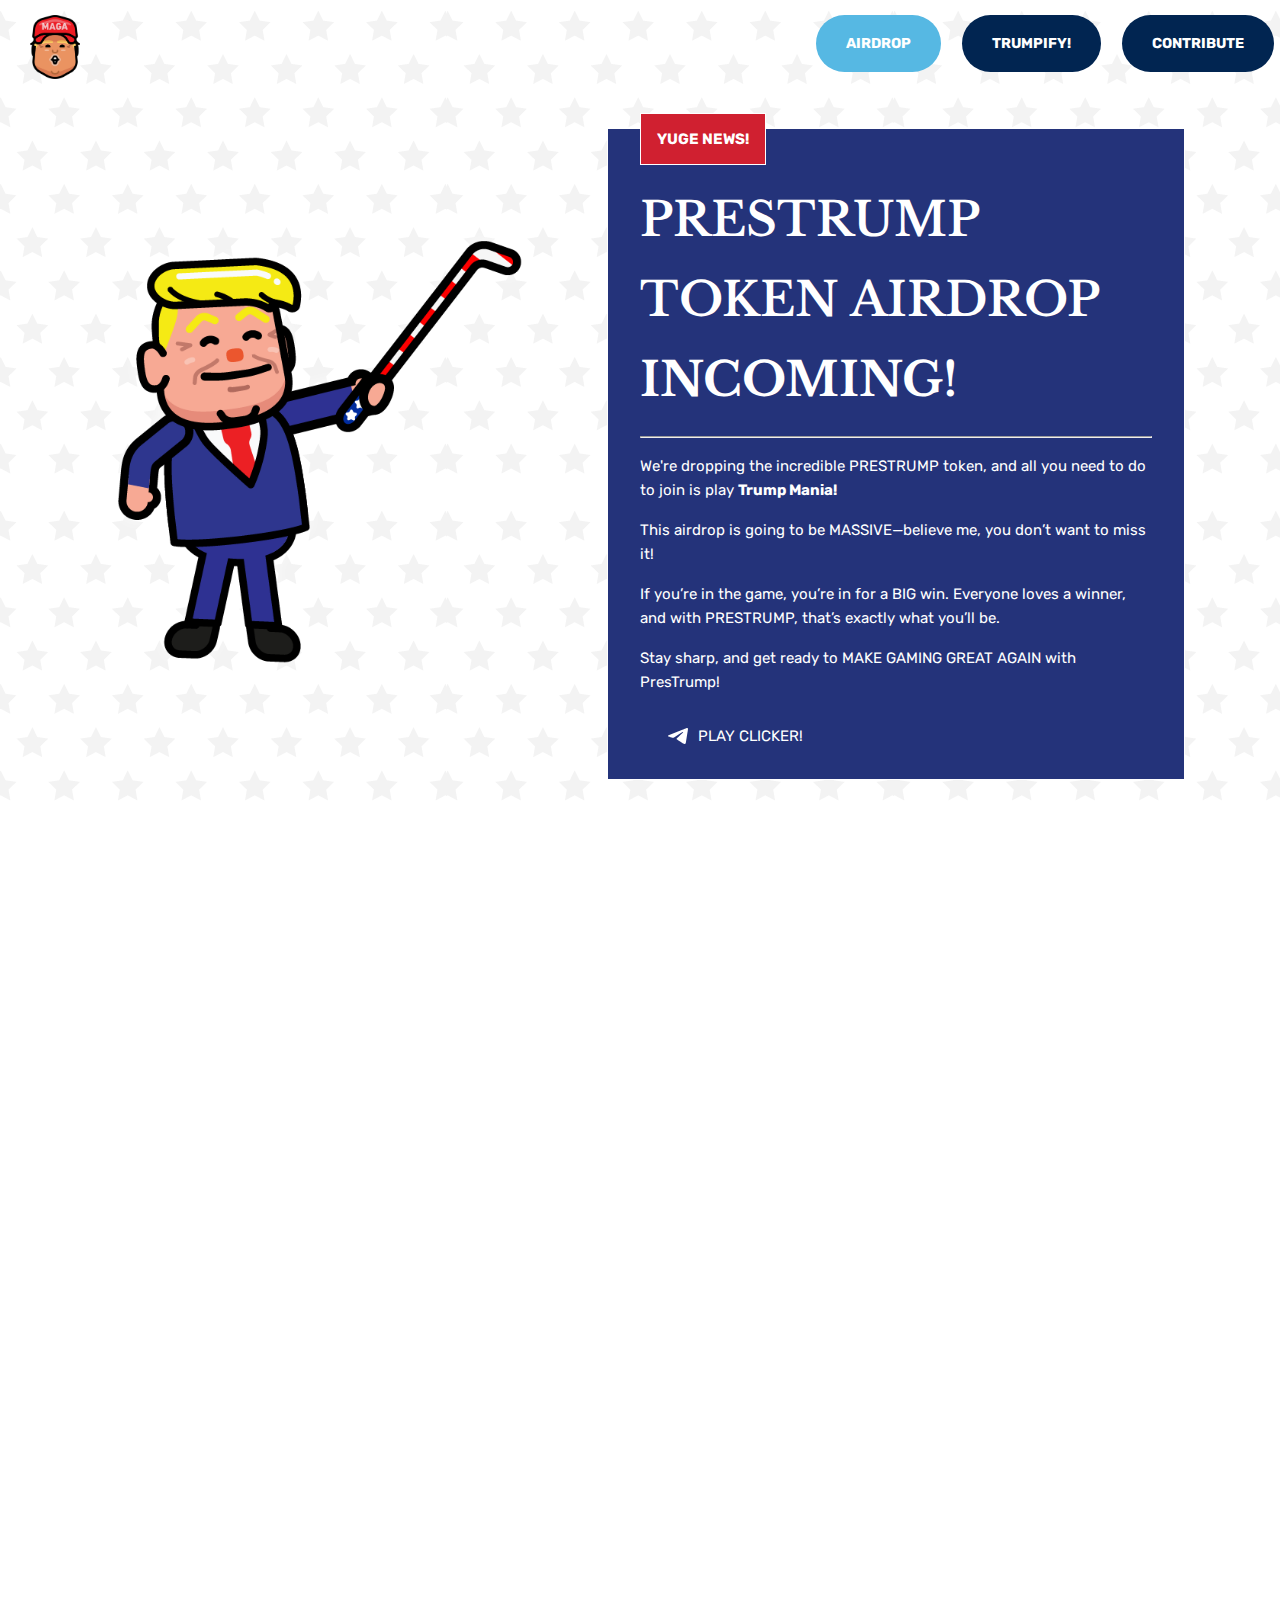
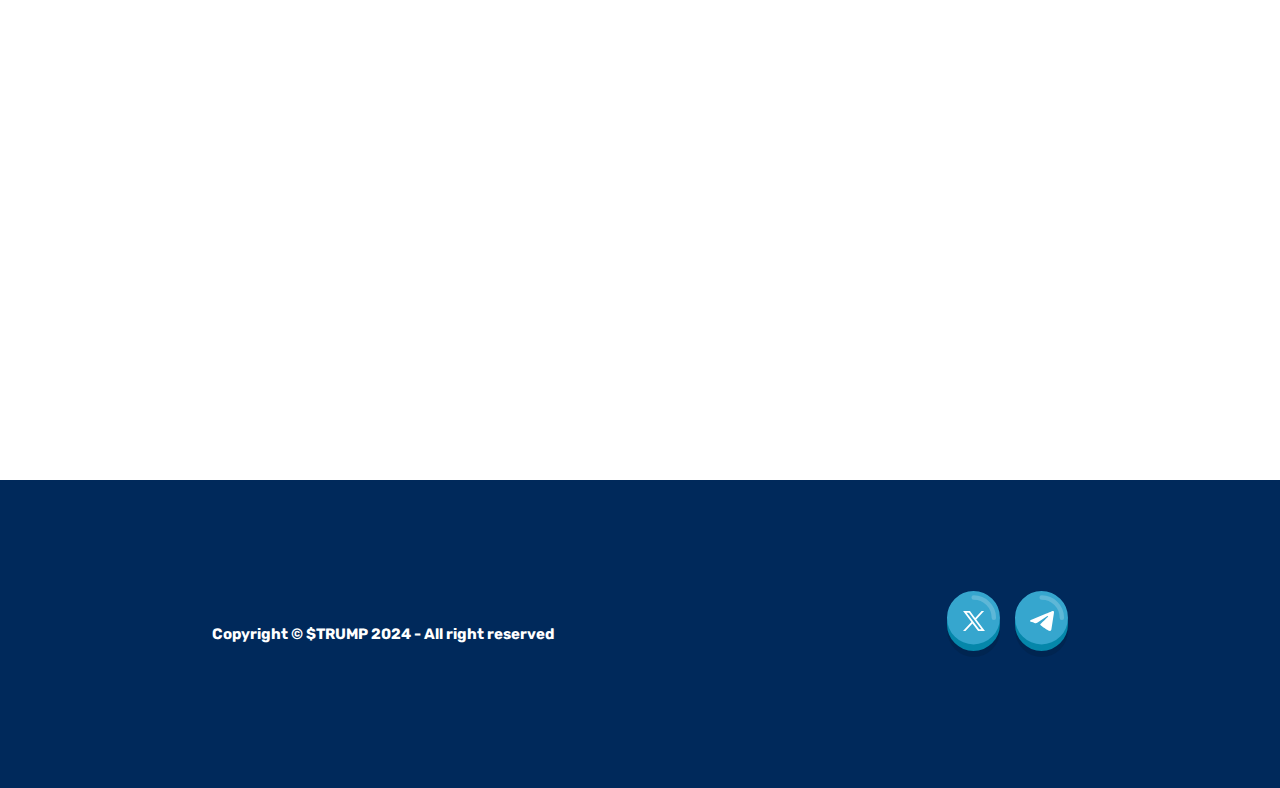
==== airdrop.html @ cd6d7ccc "airdrop page" ====
<!DOCTYPE html>
<html lang="en">

<head>
    <!-- Google tag (gtag.js) -->
    <script async src="https://www.googletagmanager.com/gtag/js?id=G-H09MEK5PED"></script>
    <script>
        window.dataLayer = window.dataLayer || [];
        function gtag() { dataLayer.push(arguments); }
        gtag('js', new Date());

        gtag('config', 'G-H09MEK5PED');
    </script>

    <meta charset="UTF-8">
    <meta name="viewport" content="width=device-width, initial-scale=1.0">
    <title>MMGA</title>
    <link rel="icon" type="image/x-icon" href="./assets/imgs/favicon.png">

    <!-- FONTS -->
    <link rel="preconnect" href="https://fonts.googleapis.com">
    <link rel="preconnect" href="https://fonts.gstatic.com" crossorigin>
    <link href="https://fonts.googleapis.com/css2?family=Libre+Baskerville:ital,wght@0,400;0,700;1,400&family=Rubik:ital,wght@0,300..900;1,300..900&display=swap" rel="stylesheet">

    <!-- CSS -->
    <link rel="stylesheet" href="assets/css/home.css">
    <link rel="stylesheet" href="assets/css/global.css">
    <link rel="stylesheet" href="assets/css/memes.css">
    <link rel="stylesheet" href="assets/css/clicker.css">
    <link href="https://unpkg.com/aos@2.3.1/dist/aos.css" rel="stylesheet">
</head>
<body>
    <header class="header">
        <a href="index.html"><img src="assets/imgs/trumpIcon.png" alt="Trump Icon"></a>
        <input class="menu-btn" type="checkbox" id="menu-btn" />
        <label class="menu-icon" for="menu-btn"><span class="navicon"></span></label>
        <ul class="menu">
            <li style="display: none;"><a href="https://dexscreener.com/solana/gksf56lk6u3k3ddhj4nmdq6sp3hscrv8xcr1nqmqvm1d" target="blank">Charts</a></li>
            <li><a href="airdrop.html" class="active">Airdrop</a></li>
            <li><a href="trumpify.html">Trumpify!</a></li>
            <li><a href="https://www.donaldjtrump.com/crypto">Contribute</a></li>
        </ul>
      </header>
    <div class="airdrop-main">
        <section class="airdrop">
            <div class="col-50">
                <img src="./assets/imgs/trumpRank.png" alt="">
            </div>
            <div class="col-50 text">
                <span>YUGE NEWS!</span>
                <h1 style="text-transform: uppercase;">PresTrump Token Airdrop <strong>Incoming!</strong></h1>
                <hr>
                <p>We're dropping the incredible PRESTRUMP token, and all you need to do to join is play <strong>Trump Mania!</strong></p>
                <p>This airdrop is going to be MASSIVE—believe me, you don’t want to miss it!</p>
                <p>If you’re in the game, you’re in for a BIG win. Everyone loves a winner, and with PRESTRUMP, that’s exactly what you’ll be.</p> 
                <p>Stay sharp, and get ready to MAKE GAMING GREAT AGAIN with PresTrump!</p> 
                <a href="https://t.me/MemeTimeGames" target="_blank" class="buttonLarge"><img src="./assets/imgs/telegram.svg" alt="" class="telegram">PLAY CLICKER!</a>
            </div>
        </section>
    </div>
    <!--game features-->
    <main>
        <div class="container">
            <div class="game-features">
                <div>
                    <h2>Dive into the ultimate Tap to Earn Experience!</h2>
                    <p>Enjoy endless fun as you earn coins through exciting gameplay. Plus, don't miss your chance to participate in our exclusive airdrop, boosting your rewards even more. Join the adventure, have a blast, and start earning today!</p>
                    <div class="stat-clicker">
                        <div>
                            <img src="./assets/img/ui/cards.svg" alt="">
                            <h3>Tap to trade memecoins and earn money!</h3>
                            <p>Experience the thrill of trading, the excitement of investment, and the joy of watching your wealth grow.</p>
                        </div>
                        <div>
                            <img src="./assets/img/ui/cards.svg" alt="">
                            <h3>Meme and Earn</h3>
                            <p>Invest in various memecoins and blockchains.</p>
                        </div>
                    </div>
                    <div class="stat-clicker">
                        <div>
                            <img src="./assets/img/ui/cards.svg" alt="">
                            <h3>Invite your friends</h3>
                            <p>Earn money from every friend that joins the meme party via your invite</p>
                        </div>
                    </div>
                </div>
            </div>
            <!--rankings-->
            <div class="rankings">
                <div>
                    <h2>Prove Your Meme Trading Skills</h2>
                    <div class="stat-clicker">
                        <div>
                            <img src="./assets/img/ui/cards.svg" alt="">
                            <h3>Rise through the meme ranks and showcase your meme trading prowess! </h3>
                            <p>Compete against meme enthusiasts from around the world, tracking your progress as you climb the meme leaderboard. Whether you're a seasoned meme trader or just starting out, the meme rankings offer a clear path to meme fame and meme fortune. The higher you rank, the greater the meme rewards—so tap, trade, and conquer the meme leaderboard!</p>
                        </div>
                    </div>
                </div>
            </div>
            <!--cta-->
            <div class="cta">
                <h1>CRYPTO MEME RAMPAGE STARTS TODAY!</h1>
                <a href="https://t.me/MemeTimeGames" target="_blank" class="buttonLarge"><img src="./assets/imgs/telegram.svg" alt="" class="telegram">PLAY CLICKER!</a>
            </div>
        </div>
    </main>
    <footer>
        <div class="col-container ">
            <div class="col-left">
                <p>Copyright © $TRUMP 2024 - All right reserved</p>
            </div>
            <div class="col-right">
                <a class="button-analog button-analog-circle" href="https://twitter.com/trumpsolanacoin" target="_blank"><img src="./assets/imgs/x.svg" alt="twitter/X"></a>
                <a class="button-analog button-analog-circle" href="https://t.co/MQiKZ2iTFq" target="_blank"><img src="./assets/imgs/share.svg" alt="Share"></a>
            </div>
        </div>
    </footer>

</body>
</html>
---- assets/css/home.css ----
/* HERO */
#home-hero {
    background-color: white;
    color: var(--blue);
    min-height: 745px;
    padding-top: 15vh;
    background-image: url(../imgs/bgWhite.png);
}

#home-hero h1 strong {
    color: var(--red);
}

#home-hero h1 {
    padding-bottom: 31px;
}

#home-hero .hero-img {
    width: 100%;
    max-width: 606px;
    margin: auto;
}

#home-hero .col-right {
    display: flex;
    align-items: center;
    justify-content: center;
}

.hero-ctas {
    margin-top: 35px;
    display: flex;
    flex-direction: row;
    flex-wrap: wrap;
    align-items: center;
    column-gap: 30px;
}

.button-unabled {
    filter: grayscale(1);
    cursor: not-allowed;
    position: relative;
    display: flex;
    background-repeat: no-repeat;
    background-size: contain;
    justify-content: center;
    padding-top: 20px;
    text-decoration: none;
    color: white;
    font-weight: bold;
    font-size: 16px;
}

.button-unabled::before {
    position: absolute;
    top: 0;
    left: 50%;
    transform: translate(-50%, -50%);
    font-size: 12px;
}

.button-analog {
    position: relative;
    display: flex;
    background-repeat: no-repeat;
    background-size: contain;
    justify-content: center;
    padding-top: 20px;
    text-decoration: none;
    color: white;
    font-weight: bold;
    font-size: 16px;
}

.button-analog:hover {
    cursor: pointer;
    opacity: 0.9;
}

.button-analog-circle {
    background-image: url('../imgs/btn-circle.svg');
    width: 53px;
    height: 67px;
}

.button-analog-circle img {
    height: 20px;
}

.button-analog-long {
    width: 160px;
    height: 67px;
}

.button-analog:focus {
    transition: ease-in-out;
    transition: 0.3s;
    transform: translateY(5px);
}

.button-blue {
    background-image: url('../imgs/bluebtn.svg');
}

.button-red {
    background-image: url('../imgs/red_btn.svg');
}

.button-green {
    background-image: url('../imgs/green_btn.svg');
}

/* RANK */

.ranks {
    display: flex;
    flex-wrap: wrap;
    margin-bottom: 2rem;
    justify-content: space-between;
    gap: 50px;
    margin-top: 3rem;
}

.rank-container {
    position: relative;
}

.rank-data {
    text-align: center;
}

.rank-data p {
    color: white;
    font-size: 24px;
    margin-top: 1rem;
}

.rank-data h3 {
    font-family: "Rubik";
}

.rank-image img {
    width: 100%;
}

.rank-left {
    margin-top: 8rem;
}

.trump-rank img {
    width: 300px;
}

.rank-1::after {
    content: '';
    display: block;
    background: url(../imgs/rank1_line.png);
    background-repeat: no-repeat;
    background-size: cover;
    width: 372px;
    height: 113px;
    position: absolute;
    bottom: 231px;
    left: 140px;
    z-index: -10;
}

.rank-2::after {
    content: '';
    display: block;
    background: url(../imgs/rank1_line.png);
    background-repeat: no-repeat;
    background-size: cover;
    width: 479px;
    height: 127px;
    position: absolute;
    bottom: 0;
    left: -350px;
    z-index: -10;
    transform: rotate(131deg);
}

.rank-3::after {
    content: '';
    display: block;
    background: url(../imgs/rank1_line.png);
    background-repeat: no-repeat;
    background-size: cover;
    width: 372px;
    height: 113px;
    position: absolute;
    bottom: 231px;
    left: 140px;
    z-index: -10;
}

.rank-4::after {
    content: '';
    display: block;
    background: url(../imgs/diagonalLineRank.png);
    background-repeat: no-repeat;
    background-size: cover;
    width: 217px;
    height: 388px;
    position: absolute;
    bottom: -230px;
    left: 142px;
    z-index: -10;
    transform: rotate(13deg);
}
/* TOKENOMICS */

#tokenomics {
    background-color: var(--red);
    color: white;
    padding-top: 90px;
    padding-bottom: 105px;
}

#tokenomics>div {
    position: relative !important;
    z-index: 10;
}

#tokenomics>div::before {
    content: '';
    display: block;
    background: url('../imgs/stars.svg');
    background-repeat: no-repeat;
    background-size: cover;
    width: 272px;
    height: 303px;
    position: absolute;
    top: -166px;
    left: 0;
}

#tokenomics .col-container {
    max-width: 800px;
    margin: auto;
}

#tokenomics h2 {
    text-align: center;
    margin-bottom: 25px;
    z-index: 100;
}

.contract-copy {
    display: flex;
    align-items: center;
    justify-content: center;
    column-gap: 10px;
}

.copybtn {
    width: 40px;
    height: 40px;
    background-color: var(--blue);
    border-radius: 50px;
    border: none;
}

.copybtn:hover {
    filter:brightness(110%);
    cursor: pointer;
}

.copybtn img {
    height: 23px;
    width: 18px;
}

.contract-copy p, .contract-copy input {
    color: white;
    background-color: transparent;
    border: none;
    font-size: 17px;
}
.stats {
    padding-top: 45px;
}

.stats .stat-container {
    display: flex;
    flex-direction: column;
    align-items: center;
    justify-content: center;
}

.stats .stat-container .icon {
    background-color: #ffffff;
    width: 86px;
    height: 86px;
    border-radius: 50px;
    display: flex;
    align-items: center;
    justify-content: center;
    margin-bottom: -50px;
    z-index: 10;
}

.stats .stat-container .icon img {
    height: 50%;
}

.stats .stat-circle {
    background-color: var(--red);
    width: 217px;
    height: 217px;
    border-radius: 150px;
    display: flex;
    flex-direction: column;
    align-items: center;
    justify-content: center;
}

.stats .stat-circle p {
    font-size: 18px;
}

.stats .stat-circle span {
    font-size: 52px;
}

.community {
    background-color: var(--blue);
    border-radius: 15px;
    margin: 48px 0 90px;
    padding: 48px;
    text-align: center;
}

.community p {
    font-size: 25px;
    line-height: 42px;
}

.comunity-tagline {
    padding-top: 25px;
    font-family: var(--baskerville);
    font-size: 34px;
    text-transform: uppercase;
}

.comunity-tagline strong {
    color: var(--cerulean);
}

.roadmap {
    position: relative;
    padding-top: 90px;
}

.stars3 {
    max-width: 212px;
    position: absolute;
    top: 0;
    left: 50%;
    transform: translate(-50%, -50%);
}

.phases {
    column-gap: 40px;

}

.phase {
    text-align: center;
    border-radius: 10px;
    padding-inline: 15px;
    padding-top: 40px;
    width: 25%;
    min-height: 230px;
    padding-bottom: 2rem;
}

.phase h3 {
    font-size: 24px;
    font-family: var(--rubik);
    font-weight: normal;
    padding-bottom: 35px;
}

.phase p {
    font-size: 16px;
    font-weight: 600;
    line-height: 27px;
    text-align: left;
}

.phase hr {
    margin: 10px 0;
}

#phase1 {
    background-color: #013a8d;
}

#phase2 {
    background-color: var(--blue);
}

#phase3 {
    background-color: var(--navy);
}

/* PLAY THE GAME */
#play {
    background-color: var(--blue);
    overflow-x: clip;
}

#play>div {
    position: relative;
}

#play .playgame::before {
    content: '';
    display: block;
    background: url('../imgs/eagle.svg');
    background-repeat: no-repeat;
    background-size: cover;
    width: 311px;
    height: 235px;
    position: absolute;
    top: -193px;
    left: 0;
}

#play h2 {
    line-height: 58px;
    padding-top: 80px;
    text-align: center;
    color: white;
    padding-bottom: 60px;
}

#play h2 strong {
    color: var(--cerulean);
}

#play img {
    width: 100%;
}

#play .video-container {
    position: relative;
    padding-bottom: 56.25%; /* 16:9 */
    height: 0;
    width: 100%;
  }

#play .video-container iframe {
    position: absolute;
    top: 0;
    left: 0;
    width: 100%;
    height: 100%;
  }


  #download-ctas {
    position: relative;
    padding: 65px 0 75px;
    justify-content: center;
    column-gap: 40px;
}



.donwload-app {
    width: 250px;
    position: relative;
    margin-bottom: 2rem;
}

.comingsoon img {
    opacity: 0.7;
}

.comingsoon::before {
    content: "Coming Soon!";
    position: absolute;
    top: -30px;
    left: 50%;
    transform: translateX(-50%);
    background-color: #000f24;
    color: white;
    padding: 5px 10px;
    border-radius: 5px;
    font-size: 15px;
    font-family: var(--rubik);
    opacity: 1;
}

#donate .map {
    width: 50%;
    margin-bottom: 1rem;
    margin: 0 auto;
    display: flex;
    margin-bottom: 3rem;
}

#donate span {
    background: var(--blue);
    color: white;
    padding: 10px;
    border-radius: 10px;
}

/* MAKE MEMES GREAT AGAIN */

#mmga {
    background-color: var(--red);
    z-index: 100;
    position: relative;
    color: white;
    text-align: center;
    background-image: url('../imgs/flag.svg');
    background-repeat: no-repeat;
    background-position: 55% 700%;
    padding-bottom: 262px;
    background-size: 1128px 557px;
}

#mmga .stars3 {
    top: 90px;
}

#mmga>div {
    padding-top: 187px;
}

#mmga h3 {
    font-family: var(--rubik);
    font-size: 28px;
    padding-top: 45px;
    font-weight: 500;
}



/* RESPONSIVE */


@media (max-width: 1260px) { 

    #tokenomics>div::before {
        width: 172px;
        height: 192px;
        top: -145px;
    }
    
    #tokenomics>div::after {
       display: none;
    }

    #play>div::before {
        width: 211px;
        height: 163px;
        top: -100px;
    }
    

    #download-ctas {
        padding-top: 150px;
    }

    #play #download-ctas::before {
        width: 304px;
        height: 308px;
        left: -123px;
        top: 21px;
    }
    #play #download-ctas::after {
        width: 288px;
        height: 399px;
        right: -112px;
        bottom: -107px;
    }

}

@media (max-width: 810px) { 
    #home-hero>.col-container {
        flex-direction: column-reverse;
    }

    #home-hero {
        padding-bottom: 55px;
    }

    .phase {
        width: 100%;
        padding: 40px 0;
    }
    
    .phase p {
        padding-inline: 10px;
    }

    .community {
        padding: 48px 0
    }

    .community p {
        font-size: 20px;
        padding: 0 10px
    }

    .contract-copy {
        flex-direction: column;
        overflow: hidden;
        text-align: center;
        overflow-wrap: anywhere;
    }

    
    #play #download-ctas::before {
        top: 100px;
    }

    #mmga {
        background-position: 48% 1800%;
    }    


}


@media (max-width: 780px) { 
    .menu-desktop {
        display: none;
    }
    .menu-toggle {
        display: block;
    }
    #download-ctas {
        padding-top: 56px;
        padding-bottom: 250px;
    }
    
    #play #download-ctas::before {
        width: 260px;
        height: 332px;
        right: -44px;
        top: 233px;
    }
    #play #download-ctas::after {
        width: 200px;
        height: 332px;
        right: -44px;
        bottom: -88px;
    }

    .rank-image img {
        width: 75%;
        margin: 0 auto;
        display: flex;
    }

    .rank-1::after {
        content: '';
        display: block;
        background: url(../imgs/diagonalLineRank.png);
        background-repeat: no-repeat;
        background-size: cover;
        width: 217px;
        height: 388px;
        position: absolute;
        bottom: -288px;
        left: 214px;
        z-index: -10;
        transform: rotate(13deg);
        opacity: 0.2;
    }

    .rank-2::after {
        content: '';
        display: block;
        background: url(../imgs/diagonalLineRank.png);
        background-repeat: no-repeat;
        background-size: cover;
        width: 217px;
        height: 388px;
        position: absolute;
        bottom: -288px;
        left: 214px;
        z-index: -10;
        transform: scaleX(-1) rotate(13deg);
        opacity: 0.2;
    }

    .rank-3::after {
        content: '';
        display: block;
        background: url(../imgs/diagonalLineRank.png);
        background-repeat: no-repeat;
        background-size: cover;
        width: 217px;
        height: 388px;
        position: absolute;
        bottom: -288px;
        left: 214px;
        z-index: -10;
        transform: rotate(13deg);
        opacity: 0.2;
    }

    .trump-rank {
        position: relative;
    }

    .trump-rank::after {
        content: '';
        display: block;
        background: url(../imgs/diagonalLineRank.png);
        background-repeat: no-repeat;
        background-size: cover;
        width: 217px;
        height: 388px;
        position: absolute;
        bottom: -288px;
        left: 214px;
        z-index: -10;
        transform: scaleX(-1) rotate(40deg);
        opacity: 0.2;
    }

    .rank-4::after {
        content: '';
        display: block;
        background: url(../imgs/diagonalLineRank.png);
        background-repeat: no-repeat;
        background-size: cover;
        width: 217px;
        height: 388px;
        position: absolute;
        bottom: -288px;
        left: 214px;
        z-index: -10;
        transform: rotate(13deg);
        opacity: 0.2;
    }
}

@media (max-width: 550px) {
    #donate .col-container strong {
        line-height: 1.3;
    }

    #donate .map {
        width: 80%;
    }
    #donate span {
        background: transparent;
        color: var(--blue);
        padding: 0;
        border-radius: 10px;
        font-size: 36px;
    }

    body>section>div {
        max-width: 490px;
        margin: auto;
        padding-inline: 20px;
    }
}

@media (max-width: 431px) { 

    .trump-rank img {
        width: 350px;
    }

    .rank-left {
        margin-top: 0;
    }

    #mmga {
        background-position: 48% 200%;
        background-size: 472px 461px
    }

    body>section>div {
        max-width: 335px !important;
        margin: auto;
        padding-inline: 20px;
    }

    .rank-1::after {
        content: '';
        display: block;
        background: url(../imgs/diagonalLineRank.png);
        background-repeat: no-repeat;
        background-size: cover;
        width: 217px;
        height: 388px;
        position: absolute;
        bottom: -213px;
        left: 58px;
        z-index: -10;
        transform: rotate(13deg);
        opacity: 0.2;
    }

    .rank-2::after {
        content: '';
        display: block;
        background: url(../imgs/diagonalLineRank.png);
        background-repeat: no-repeat;
        background-size: cover;
        width: 217px;
        height: 388px;
        position: absolute;
        bottom: -213px;
        left: 58px;
        z-index: -10;
        transform: scaleX(-1) rotate(13deg);
        opacity: 0.2;
    }

    .rank-3::after {
        content: '';
        display: block;
        background: url(../imgs/diagonalLineRank.png);
        background-repeat: no-repeat;
        background-size: cover;
        width: 217px;
        height: 388px;
        position: absolute;
        bottom: -213px;
        left: 58px;
        z-index: -10;
        transform: rotate(13deg);
        opacity: 0.2;
    }

    .trump-rank {
        position: relative;
    }

    .trump-rank::after {
        content: '';
        display: block;
        background: url(../imgs/diagonalLineRank.png);
        background-repeat: no-repeat;
        background-size: cover;
        width: 217px;
        height: 388px;
        position: absolute;
        bottom: -213px;
        left: 58px;
        z-index: -10;
        transform: scaleX(-1) rotate(40deg);
        opacity: 0.2;
    }

    .rank-4::after {
        content: '';
        display: block;
        background: url(../imgs/diagonalLineRank.png);
        background-repeat: no-repeat;
        background-size: cover;
        width: 217px;
        height: 388px;
        position: absolute;
        bottom: -213px;
        left: 58px;
        z-index: -10;
        transform: rotate(13deg);
        opacity: 0.2;
    }

    #donate .map {
        width: 90%;
        margin-bottom: 1rem;
        margin: 0 auto;
        display: flex;
        margin-bottom: 2rem;
    }

    #play .playgame::before {
        display: none;
    }
}

@media (max-width: 380px) {
    body>section>div {
        max-width: 300px !important;
        margin: auto;
        padding-inline: 20px;
    }
    #play .playgame::before {
        display: none;
    }
}
---- assets/css/global.css ----
* {
    padding: 0;
    margin: 0;
}

:root {
    --white: #fff;
    --cerulean: #56b8e3;
    --blue: #24337A;
    --navy: #00295b;
    --red: #D02030;
    --font-body-family: "Rubik", sans-serif;
    --rubik: "Rubik", sans-serif;
    --font-heading-family: "Libre Baskerville", serif;
    --baskerville: "Libre Baskerville", serif; 
  }

body {
    font-family: var(--font-body-family);
    overflow-x: hidden;
}

body>section>div {
    max-width: 1260px;
    margin: auto;
    padding-inline: 20px;
}

h1, h2, h3, h4, h5, h6 {
    font-family: var(--font-heading-family);
    font-weight: 600;
}

h1 {
    font-size: 50px;
    line-height: 55px;
}

h2 {
    font-size: 40px;
    line-height: 45px;
}

p {
    font-size: 15px;
    line-height: 24px;
}

strong {
    color: white;
}

hr {
    color: #F5EA14;
    margin: 10px 0;
}

.header {
    position: fixed;
    width: 100%;
    z-index: 100;
    margin: 15px;
  }
  
  .header ul {
    margin: 0;
    padding: 0;
    list-style: none;
    overflow: hidden;
  }
  
  .header li a {
    display: block;
    padding: 20px 20px;
    text-decoration: none;
    font-family: "Rubik";
    text-transform: uppercase;
    font-weight: bold;
    color: white;
    background-color: #012551;
    border-radius: 40px;
    /* margin: -5px; */
    font-size: 0.9rem;
  }

  .header li a:last-of-type {
    margin-right: 21px;
  }
  
  .header li a:hover,
  .header .menu-btn:hover {
    background-color: var(--cerulean);
    border-radius: 10px;
    transition: all 1s;
  }
  
  .header .logo {
    display: block;
    float: left;
    font-size: 2em;
    padding: 10px 20px;
    text-decoration: none;
  }
  
  /* menu */
  
  .header .menu {
    clear: both;
    max-height: 0;
    transition: max-height .2s ease-out;
  }
  
  /* menu icon */
  
  .header .menu-icon {
    cursor: pointer;
    display: inline-block;
    float: right;
    padding: 28px 40px;
    position: relative;
    user-select: none;
  }
  
  .header .menu-icon .navicon {
    background: #00438a;
    display: block;
    height: 2px;
    position: relative;
    transition: background .2s ease-out;
    width: 18px;
  }
  
  .header .menu-icon .navicon:before,
  .header .menu-icon .navicon:after {
    background: #00438a;
    content: '';
    display: block;
    height: 100%;
    position: absolute;
    transition: all .2s ease-out;
    width: 100%;
  }
  
  .header .menu-icon .navicon:before {
    top: 5px;
  }
  
  .header .menu-icon .navicon:after {
    top: -5px;
  }
  
  /* menu btn */
  
  .header .menu-btn {
    display: none;
  }
  
  .header .menu-btn:checked ~ .menu {
    max-height: 350px;
  }
  
  .header .menu-btn:checked ~ .menu-icon .navicon {
    background: transparent;
  }
  
  .header .menu-btn:checked ~ .menu-icon .navicon:before {
    transform: rotate(-45deg);
  }
  
  .header .menu-btn:checked ~ .menu-icon .navicon:after {
    transform: rotate(45deg);
  }
  
  .header .menu-btn:checked ~ .menu-icon:not(.steps) .navicon:before,
  .header .menu-btn:checked ~ .menu-icon:not(.steps) .navicon:after {
    top: 0;
  }
  
  /* 48em = 768px */
  
  @media (min-width: 48em) {
    .header li {
      float: left;
    }
    .header li a {
      padding: 20px 30px;
    }
    .header .menu {
      clear: none;
      float: right;
      max-height: none;
    }
    .header .menu-icon {
      display: none;
    }
  }
  

/*
 * And let's slide it in from the left
 */
#menuToggle input:checked ~ ul
{
  transform: none;
}


/* HEADER */

.background-darkblue {
    background-color: var(--navy)!important;
}

#header {
    position: fixed;
    top: 0;
    left: 0;
    height: 60px;
    z-index: 1000;
    width: 100vw;
    padding-top: 10px;
}

.flex {
    display: flex;
}

.align-center {
    align-items: center;
}

.space-between {
    justify-content: space-between;
}

#header>div {
    max-width: 1260px;
    margin: auto;
}

header img {
    width: 50px;
    padding-left: 15px;
}

header img:hover {
    opacity: 0.85;
}

#header ul {
    display: flex;
    flex-direction: column;
}

#header ul li {
    list-style: none;
    text-transform: uppercase;
    font-weight: bold;
    font-size: 18px;
    margin: 0.8rem;
}

#header ul li a {
    background-color: var(--blue);
    color: white;
    padding: 18px 36px;
    border-radius: 25px;
    text-decoration: none;
}

.hidden {
    display: none;
}

footer {
    background-color: var(--navy);
    color: white;
    height: 308px;
    font-size: 20px;
    font-weight: bold;
}

footer .col-container {
    height: 100%;
}

footer .col-right {
    column-gap: 15px;
    display: flex;
    flex-direction: row;
    flex-wrap: wrap;
    align-items: center;
    justify-content: space-around;
}

footer {
    padding-inline: 15px;
}

/* DONATE */

#donate {
  padding: 8rem 0;
  background-color: var(--navy);
  background-image: url(../imgs/bg3.png);
  background-repeat: no-repeat;
  background-size: cover;
}

#donate .col-container {
  background-image: url(../imgs/White-Paper-Texture.jpg);
  background-repeat: no-repeat;
  background-size: cover;
  padding: 5rem 0;
  border-radius: 1rem;
  -webkit-box-shadow: 0px 0px 12px 0px rgba(0,0,0,0.75);
  -moz-box-shadow: 0px 0px 12px 0px rgba(0,0,0,0.75);
  box-shadow: 0px 0px 12px 0px rgba(0,0,0,0.75);
}

#donate .col-container h2 {
  margin-bottom: 2rem;
}

#donate .col-container p {
  margin: 1rem 0;
  font-size: 1.1rem;
}

#donate .col-container strong {
  color: black;
}

#donate .col-container .signature {
  width: 200px;
  float: right;
}

#donate .col-container a {
  margin-top: 2rem;
}

/* COL SYSTEM */
.col-container {
    display: flex;
    flex-direction: row;
    flex-wrap: wrap;
    align-items: center;
    justify-content: space-around;
}

.col-33 {
    width: 33.33%;
}

.col-40 {
     width: 40%;
}

.col-50 {
    width: 50%;
}

.col-60 {
    width: 60%;
}


.col-100 {
    width: 100%;
}

/* tooltip */


.tooltip {
    position: relative;
    display: inline-block;
    border-bottom: 1px dotted black;
  }
  
  .tooltip .tooltiptext {
    width: 120px;
    background-color: #555;
    color: #fff;
    text-align: center;
    border-radius: 6px;
    padding: 5px 0;
    position: absolute;
    z-index: 1;
    bottom: 125%;
    left: 50%;
    margin-left: -60px;
    transition: opacity 0.3s;
  }
  
  .tooltip .tooltiptext::after {
    content: "";
    position: absolute;
    top: 100%;
    left: 50%;
    margin-left: -5px;
    border-width: 5px;
    border-style: solid;
    border-color: #555 transparent transparent transparent;
  }
  
.airdrop {
  color: white;
  display: flex;
  max-width: 1300px;
  align-items: center;
  justify-content: center;
  margin: 0 auto;
  padding-top: 8rem;
  padding-bottom: 2rem;
  align-content: center;
}

.airdrop img {
  max-width: 450px;
}

.airdrop span {
  padding: 1rem;
  margin-bottom: 1rem;
  border: 1px solid white;
  font-weight: bold;
  background: var(--red);
}

.airdrop h1 {
  margin: 2rem 0 1rem 0;
  font-size: 47px;
}

.airdrop p {
  margin: 1rem 0 1rem 0;
}

.active {
  background-color: var(--cerulean)!important;
}

.active li a:hover, .active .menu-btn:hover {
  background-color: var(--cerulean);
  border-radius: 40px!important;
  transition: all 1s;
}

.airdrop-main {
  background-image: url(../imgs/bgWhite.png);
}

.airdrop .text {
  background: var(--blue);
  border: 1px solid;
  padding-bottom: 1rem;
  padding-right: 2rem;
  padding-left: 2rem;
}
/* animations */

.grow { 
    -webkit-transition-property: -webkit-transform;
    -webkit-transition-duration: 2s;
    -moz-transition-property: -moz-transform background-color;
    -moz-transition-duration: 2s;
    -webkit-animation-name: grow;
    -webkit-animation-duration: 5s;
    -webkit-animation-iteration-count: infinite;
    -webkit-animation-timing-function: linear;
    -moz-animation-name: grow;
    -moz-animation-duration: 5s;
    -moz-animation-iteration-count: infinite;
    -moz-animation-timing-function: linear;
}

@-webkit-keyframes grow {
    0% { transform: scale(1); }
    50% { transform: scale(1.1); }
    100% { transform: scale(1); }
}


/* RESPONSIVE */

@media (max-width: 1400px) {
    
  .airdrop .col-50 {
    width: 40%;
  }
}

@media (max-width: 1024px) {
  body>section>div {
    max-width: 980px;
    margin: auto;
    padding-inline: 20px;
  }
  
  #donate .col-container {
    padding: 3rem 1.5rem;
    width: 80%;
  }

  .airdrop {
    flex-direction: column-reverse;
  }
}

@media (max-width: 810px) { 
      body>section>div {
        max-width: 725px;
        margin: auto;
        padding-inline: 20px;
    }
    #header ul {
        padding-inline: 15px;
    }

    .col-33, .col-40, .col-50, .col-60, .col-100 {
        width: 100%;
    }
    
    .airdrop .col-50 {
        width: 85%;
    }

    .col-container {
        flex-direction: column;
        row-gap: 20px;
    }
    
    h1 {
        font-size: 35px;
        line-height: 45px;
    }

    h2 {
        font-size: 25px;
        line-height: 35px;
    }

    footer .col-left {
        text-align: center;
    }

    
    #donate .col-container {
      padding: 3rem 1.5rem;
      width: 80%;
    }

    .airdrop img {
      width: 90%;
    }

}


@media (max-width: 430px) { 

    #header ul li a {
        background-color: var(--blue);
        color: white;
        padding: 10px 16px;
        border-radius: 25px;
        text-decoration: none;
        font-size: 15px;
    }

    #donate .col-container {
      padding: 3rem 1.5rem;
      width: 85%;
    }
}

/* MEMES */

.memes {
    background-color: var(--red);
    color: var(--white);
    padding-top: 15vh;
}

@media (max-width: 780px) {

}
---- assets/css/memes.css ----
/* GALLERY */

#gallery {
    display: flex;
    flex-wrap: wrap;
    gap: 35px;
    margin-top: 3rem;
    padding-bottom: 3rem;
}
#gallery img {
    max-width: 30%;
    max-height: 35%;
    object-fit: contain;
}

.pagination {
    margin-top: 20px;
    text-align: center;
    padding-bottom: 20px;
}

.pagination button {
    margin: 5px 5px;
    padding: 10px 15px;
    background-color: var(--cerulean);
    font-family: 'Rubik';
    border: none;
    border-radius: 4px;
    font-weight: 500;
    cursor: pointer;
}

.pagination button:hover {
    background-color: #2496c8;
}

button:disabled {
    /* Estilos que deseas aplicar cuando el botón está deshabilitado */
    opacity: 0.5; /* Por ejemplo, reducir la opacidad */
    cursor: not-allowed; /* Cambiar el cursor a "no permitido" */
    /* Otros estilos según tus preferencias */
  }

/* RESPONSIVE */


@media (max-width: 1260px) { 

    
}

@media (max-width: 810px) { 

}


@media (max-width: 780px) { 
    #gallery img {
        max-width: 95%;
        max-height: 35%;
        object-fit: contain;
    }
}

@media (max-width: 430px) { 

}
---- assets/css/clicker.css ----
/* TIMELINE */

main {
    padding: 100px 20px;
    background-image: url(../img/ui/clouds.png);
    background-repeat: repeat;
    background-position: center;
    background-size: contain;
    background-image: url(../img/ui/clouds.png);
}

h1 {
    font-size: 2rem;
    line-height: 1.7;
}

h2 {
    line-height: 1.5;
}

.container {
    max-width: 1300px;
    margin: 0 auto;
}

.split-column {
    display: flex;
    align-items: center;
    justify-content: space-between;
}

.hero, .stats, .game-features, .rankings {
    margin-bottom: 5rem;
}

.game-features {
    margin-top: 5rem;
}

.split-column .buttonLarge, .cta .buttonLarge {
    width: 209px;
    height: 61px;
}

.stat-clicker {
    display: flex;
    text-align: center;
    justify-content: center;
}

.stats .stat-clicker img {
    width: 50%;
}

.split-column img {
    width: 100%;
}

h1, h2,h3 {
    color: white;
    text-transform: uppercase;
}

p, span, a {
    font-size: 15px;
    color: white;
}

header a {
    font-size: 13.5px;
}

.rankings, .game-features, .cta {
    text-align: center;
}

.cta .buttonLarge {
    margin: 0 auto;
}

.hero .hero-text, .stats-text {
    max-width: 50%;
}

.hero .hero-text p, .stats-text p {
    max-width: 75%;
}

.stats-text h2 {
    max-width: 80%;
}

.game-features .stat-clicker div, .rankings .stat-clicker div {
    width: 50%;
    margin: 24px;
}

.buttonLarge {
    width: 190px;
    background-image: url(../img/ui/longButton_Blue.svg);
    background-repeat: no-repeat;
    background-position: center;
    background-size: cover;
    height: 53px;
    display: flex !important;
    align-items: center;
    justify-content: center;
    color: white!important;
    font-family: var(--secondary-font-family);
    text-decoration: none;
}

.buttonLarge img {
    width: 20px!important;
    margin-right: 10px;
}

.buttonLarge:hover {
    background-image: url(../img/ui/longButton_Green.svg);
    color: white !important;
}

@media only screen and (max-width:1450px){
  
}

@media only screen and (max-width:1000px){
    .hero .hero-text, .stats-text {
        max-width: 80%;
    }

    .stat-clicker, .split-column {
        flex-direction: column;
    }

    .hero .hero-text p, .stats-text p {
        max-width: 90%;
    }

    .stats-text h2 {
        max-width: 90%;
    }
    .game-features .stat-clicker div, .rankings .stat-clicker div {
        width: 80%;
        margin: 24px auto;
    }
    
}

@media only screen and (max-width: 800px) {
    .hero .hero-text, .stats-text {
        max-width: 100%;
    }

    .split-column {
        display: flex;
        align-items: center;
        justify-content: space-between;
        flex-direction: column;
    }

    .stat-clicker, .split-column {
        flex-direction: column;
    }

    .hero .hero-text p, .stats-text p {
        max-width: 90%;
    }

    .stats-text h2 {
        max-width: 90%;
    }
}
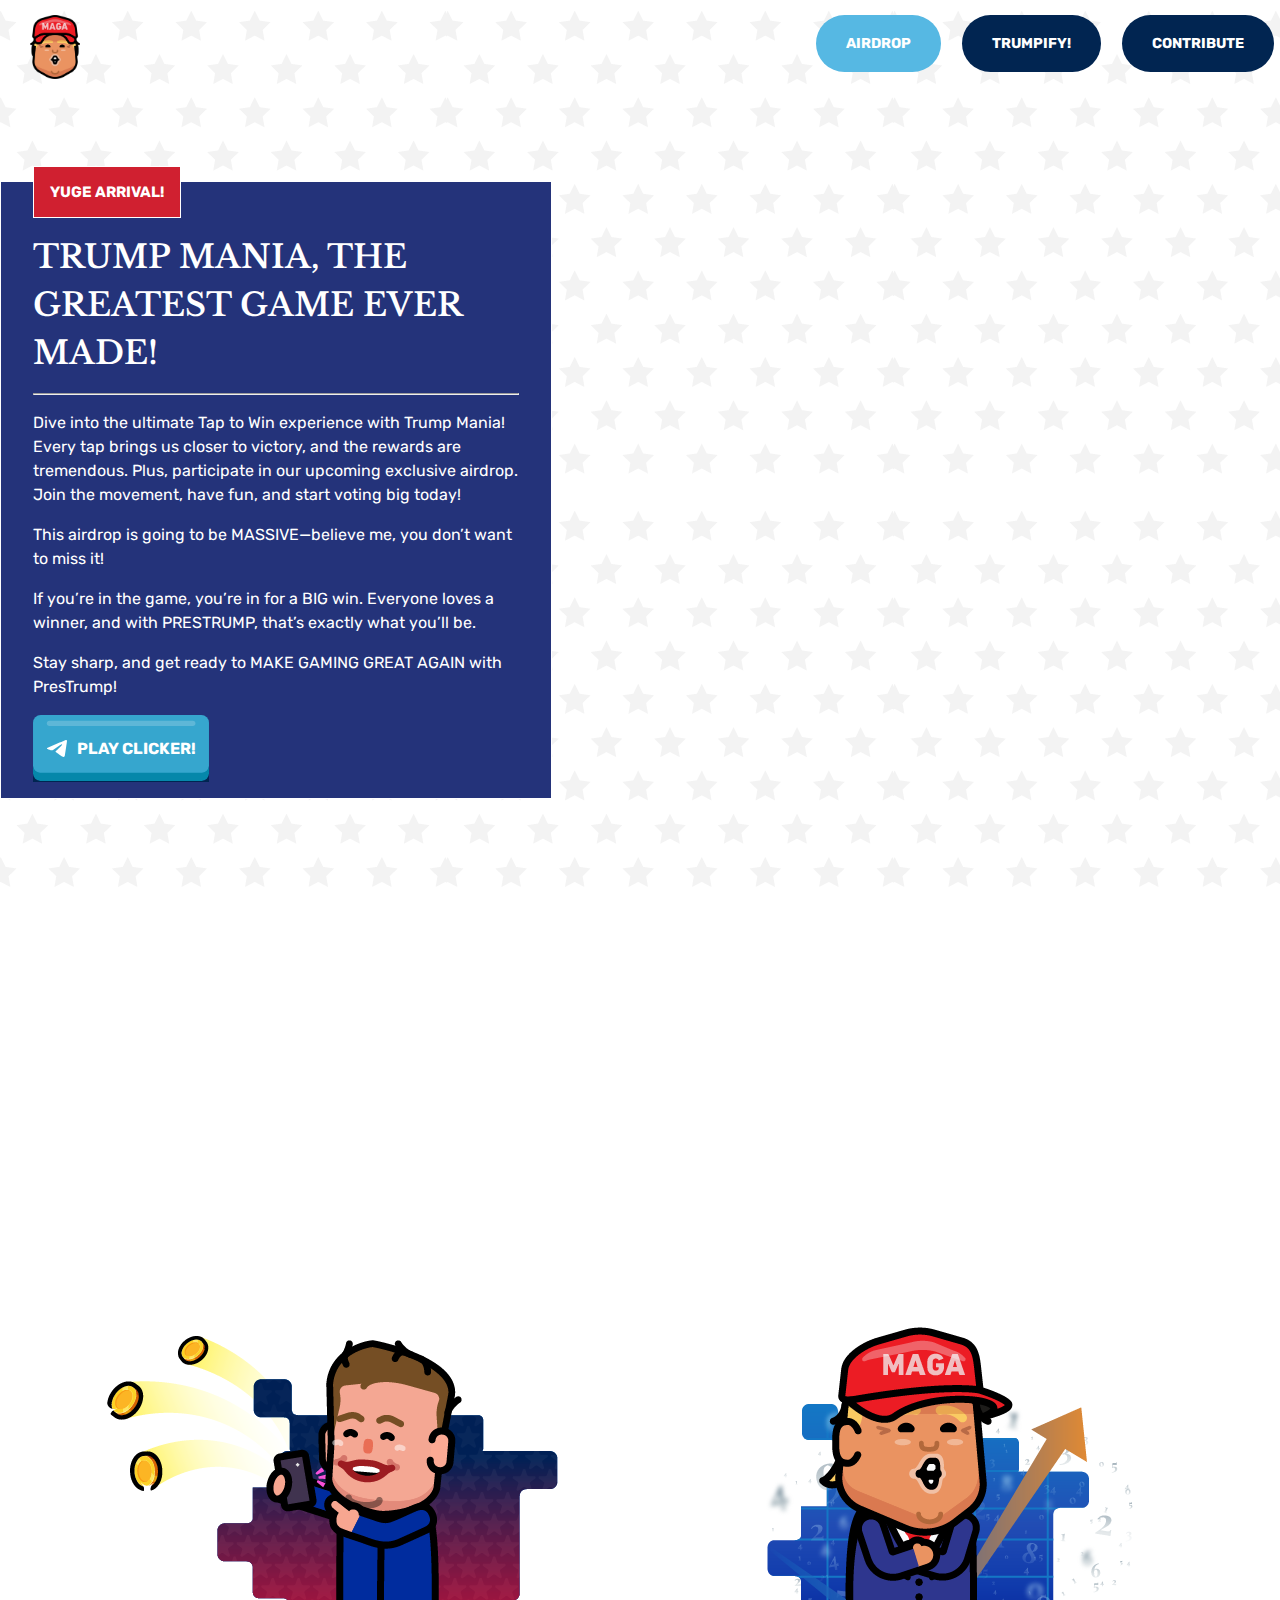
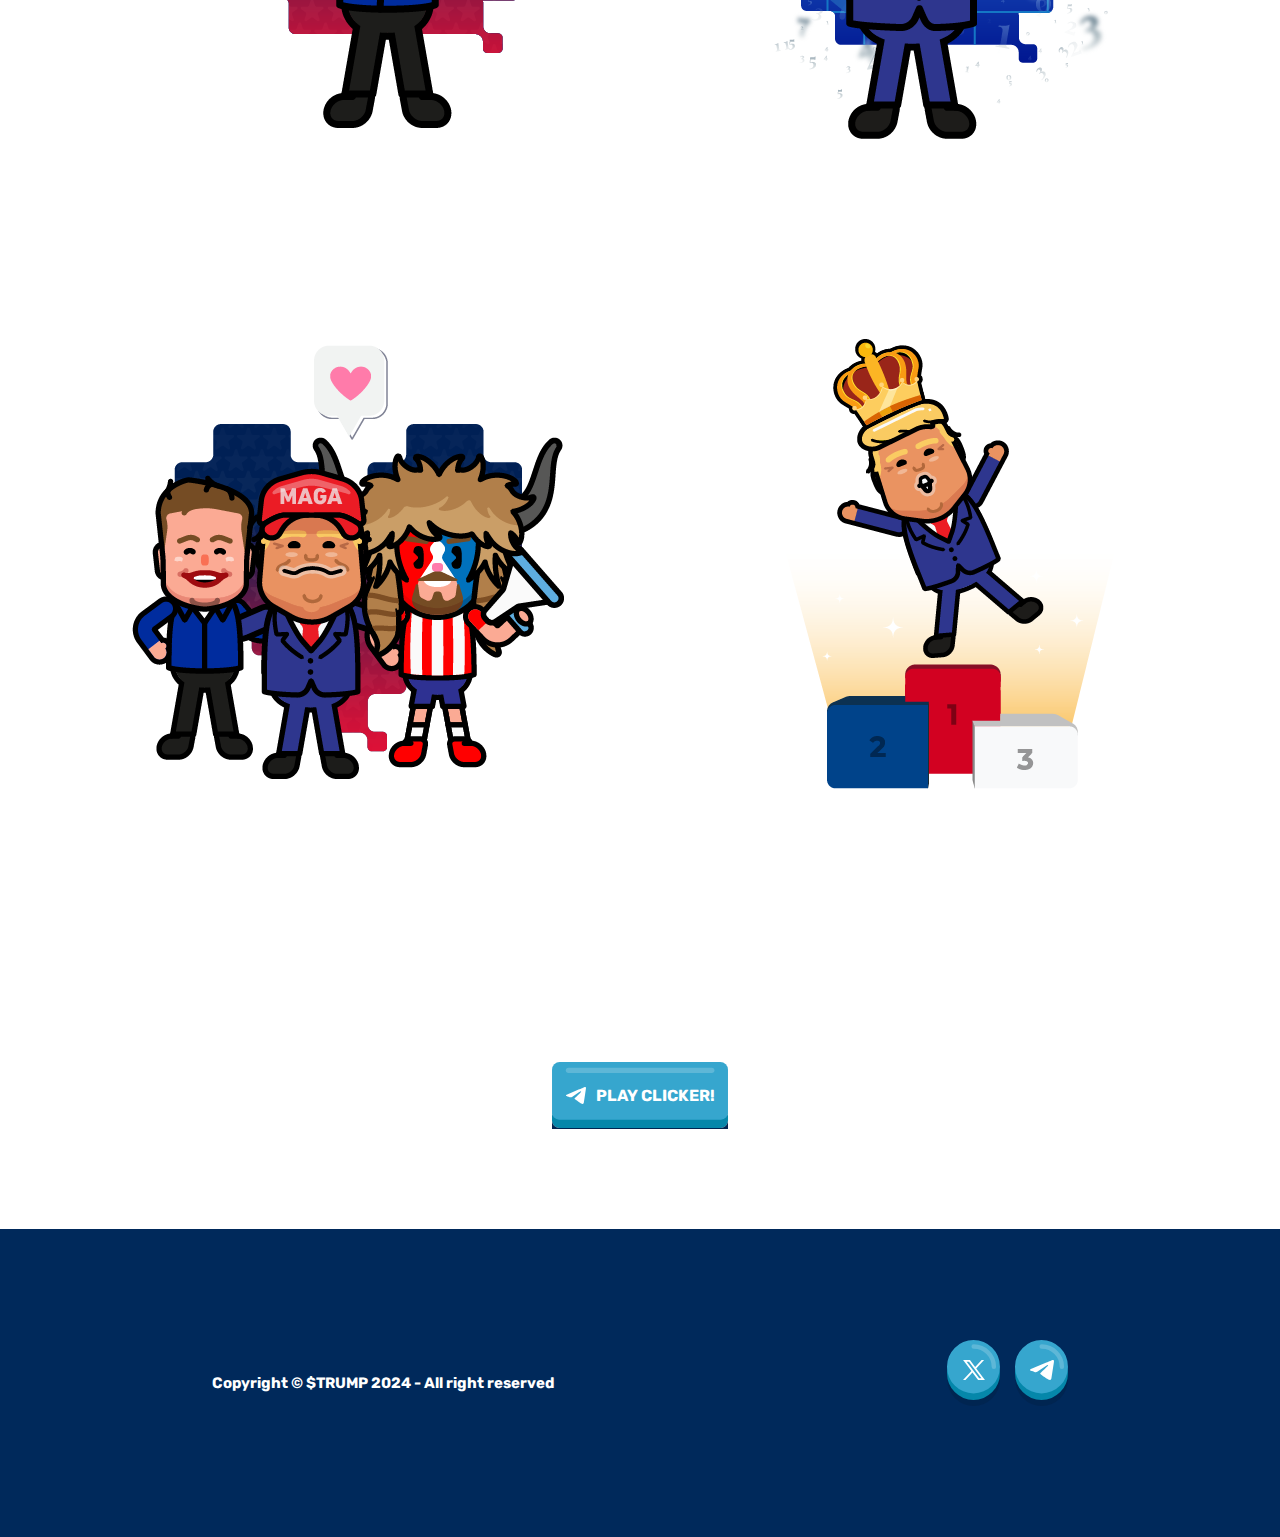
==== commit 7fd43caa: "clicker and social media" ====
--- a/airdrop.html
+++ b/airdrop.html
@@ -43,18 +43,18 @@
       </header>
     <div class="airdrop-main">
         <section class="airdrop">
-            <div class="col-50">
-                <img src="./assets/imgs/trumpRank.png" alt="">
-            </div>
-            <div class="col-50 text">
-                <span>YUGE NEWS!</span>
-                <h1 style="text-transform: uppercase;">PresTrump Token Airdrop <strong>Incoming!</strong></h1>
+            <div class="col-40 text">
+                <span>YUGE ARRIVAL!</span>
+                <h1 style="text-transform: uppercase;">Trump Mania, the greatest game ever made!</h1>
                 <hr>
-                <p>We're dropping the incredible PRESTRUMP token, and all you need to do to join is play <strong>Trump Mania!</strong></p>
+                <p>Dive into the ultimate Tap to Win experience with Trump Mania! Every tap brings us closer to victory, and the rewards are tremendous. Plus, participate in our upcoming exclusive airdrop. Join the movement, have fun, and start voting big today!</p>
                 <p>This airdrop is going to be MASSIVE—believe me, you don’t want to miss it!</p>
                 <p>If you’re in the game, you’re in for a BIG win. Everyone loves a winner, and with PRESTRUMP, that’s exactly what you’ll be.</p> 
                 <p>Stay sharp, and get ready to MAKE GAMING GREAT AGAIN with PresTrump!</p> 
-                <a href="https://t.me/MemeTimeGames" target="_blank" class="buttonLarge"><img src="./assets/imgs/telegram.svg" alt="" class="telegram">PLAY CLICKER!</a>
+                <a href="https://t.me/trumpmaniabot" class="button-analog button-analog-long button-blue buttonLarge"><img src="./assets/imgs/telegram.svg" alt="" class="telegram">PLAY CLICKER!</a>
+            </div>
+            <div class="col-60 img-hero">
+                <img src="./assets/imgs/gameplay_T.png" alt="">
             </div>
         </section>
     </div>
@@ -63,46 +63,40 @@
         <div class="container">
             <div class="game-features">
                 <div>
-                    <h2>Dive into the ultimate Tap to Earn Experience!</h2>
-                    <p>Enjoy endless fun as you earn coins through exciting gameplay. Plus, don't miss your chance to participate in our exclusive airdrop, boosting your rewards even more. Join the adventure, have a blast, and start earning today!</p>
+                    <div class="intro-game">
+                        <h2>Dive into the ultimate Tap to Win experience with Trump Mania!</h2>
+                        <p>Every tap brings us closer to victory, and the rewards are tremendous. Plus, participate in our upcoming exclusive airdrop. Join the movement, have fun, and start voting big today!</p>
+                    </div>
                     <div class="stat-clicker">
                         <div>
-                            <img src="./assets/img/ui/cards.svg" alt="">
-                            <h3>Tap to trade memecoins and earn money!</h3>
-                            <p>Experience the thrill of trading, the excitement of investment, and the joy of watching your wealth grow.</p>
+                            <img src="./assets/imgs/trump_screens_01.png" alt="">
+                            <h3>Tap to Earn Votes</h3>
+                            <p>Every tap counts! Tap your way to gather votes and push Trump closer to victory.</p>
                         </div>
                         <div>
-                            <img src="./assets/img/ui/cards.svg" alt="">
-                            <h3>Meme and Earn</h3>
-                            <p>Invest in various memecoins and blockchains.</p>
+                            <img src="./assets/imgs/trump_screens-02.png" alt="">
+                            <h3>Invest Votes for Upgrades</h3>
+                            <p>Use your votes to buy powerful upgrades that will help you generate even more votes. The better your upgrades, the faster you'll reach your goals!</p>
                         </div>
                     </div>
                     <div class="stat-clicker">
                         <div>
-                            <img src="./assets/img/ui/cards.svg" alt="">
-                            <h3>Invite your friends</h3>
-                            <p>Earn money from every friend that joins the meme party via your invite</p>
+                            <img src="./assets/imgs/trump_screens-03.png" alt="">
+                            <h3>Referral Bonuses</h3>
+                            <p>Invite your friends and get rewarded! Earn bonuses for every referral who joins the game and helps expand the movement.</p>
                         </div>
-                    </div>
-                </div>
-            </div>
-            <!--rankings-->
-            <div class="rankings">
-                <div>
-                    <h2>Prove Your Meme Trading Skills</h2>
-                    <div class="stat-clicker">
                         <div>
-                            <img src="./assets/img/ui/cards.svg" alt="">
-                            <h3>Rise through the meme ranks and showcase your meme trading prowess! </h3>
-                            <p>Compete against meme enthusiasts from around the world, tracking your progress as you climb the meme leaderboard. Whether you're a seasoned meme trader or just starting out, the meme rankings offer a clear path to meme fame and meme fortune. The higher you rank, the greater the meme rewards—so tap, trade, and conquer the meme leaderboard!</p>
+                            <img src="./assets/imgs/trump_screens-04.png" alt="">
+                            <h3>Rankings</h3>
+                            <p>Climb the leaderboards and see how you stack up against other players. Show off your voting power and aim for the top spots!</p>
                         </div>
                     </div>
                 </div>
             </div>
             <!--cta-->
             <div class="cta">
-                <h1>CRYPTO MEME RAMPAGE STARTS TODAY!</h1>
-                <a href="https://t.me/MemeTimeGames" target="_blank" class="buttonLarge"><img src="./assets/imgs/telegram.svg" alt="" class="telegram">PLAY CLICKER!</a>
+                <h1 style="margin-bottom: 1rem;">CRYPTO MEME RAMPAGE STARTS TODAY!</h1>
+                <a href="https://t.me/trumpmaniabot" class="button-analog button-analog-long button-blue buttonLarge"><img src="./assets/imgs/telegram.svg" alt="" class="telegram">PLAY CLICKER!</a>
             </div>
         </div>
     </main>
@@ -112,8 +106,8 @@
                 <p>Copyright © $TRUMP 2024 - All right reserved</p>
             </div>
             <div class="col-right">
-                <a class="button-analog button-analog-circle" href="https://twitter.com/trumpsolanacoin" target="_blank"><img src="./assets/imgs/x.svg" alt="twitter/X"></a>
-                <a class="button-analog button-analog-circle" href="https://t.co/MQiKZ2iTFq" target="_blank"><img src="./assets/imgs/share.svg" alt="Share"></a>
+                <a class="button-analog button-analog-circle" href="https://x.com/PresTrumpSol" target="_blank"><img src="./assets/imgs/x.svg" alt="twitter/X"></a>
+                <a class="button-analog button-analog-circle" href="https://t.me/prestrump" target="_blank"><img src="./assets/imgs/share.svg" alt="Share"></a>
             </div>
         </div>
     </footer>
--- a/assets/css/clicker.css
+++ b/assets/css/clicker.css
@@ -11,13 +11,72 @@
 
 h1 {
     font-size: 2rem;
-    line-height: 1.7;
+    line-height: 1.5;
 }
 
 h2 {
     line-height: 1.5;
 }
 
+.img-hero {
+    display: flex;
+    align-items: center;
+    justify-content: center;
+}
+
+.img-hero img {
+    display: flex;
+    align-items: center;
+    justify-content: center;
+    width: 90%;
+}
+
+  
+.airdrop {
+    color: white;
+    display: flex;
+    max-width: 1300px;
+    align-items: center;
+    justify-content: center;
+    margin: 0 auto;
+    padding-top: 7rem;
+    padding-bottom: 2rem;
+    align-content: center;
+  }
+  
+  .airdrop span {
+    padding: 1rem;
+    margin-bottom: 1rem;
+    border: 1px solid white;
+    font-weight: bold;
+    background: var(--red);
+  }
+  
+  .airdrop h1 {
+    margin: 2rem 0 1rem 0;
+    font-size: 32px;
+  }
+  
+  .airdrop p {
+    margin: 1rem 0 1rem 0;
+    font-size: 16px;
+  }
+
+  .airdrop .text {
+    background: var(--blue);
+    border: 1px solid;
+    padding-bottom: 1rem;
+    padding-right: 2rem;
+    padding-left: 2rem;
+  }
+  
+  .airdrop-main {
+    background-image: url(../imgs/bgWhite.png);
+    display: flex;
+    align-items: center;
+    height: 100vh;
+  }
+
 .container {
     max-width: 1300px;
     margin: 0 auto;
@@ -37,7 +96,7 @@
     margin-top: 5rem;
 }
 
-.split-column .buttonLarge, .cta .buttonLarge {
+.split-column .buttonLarge {
     width: 209px;
     height: 61px;
 }
@@ -96,18 +155,15 @@
 }
 
 .buttonLarge {
-    width: 190px;
-    background-image: url(../img/ui/longButton_Blue.svg);
-    background-repeat: no-repeat;
-    background-position: center;
-    background-size: cover;
-    height: 53px;
+    width: 176px;
     display: flex !important;
     align-items: center;
     justify-content: center;
     color: white!important;
     font-family: var(--secondary-font-family);
     text-decoration: none;
+    padding-top: 0!important;
+    background-size: cover !important;
 }
 
 .buttonLarge img {
@@ -115,9 +171,9 @@
     margin-right: 10px;
 }
 
-.buttonLarge:hover {
-    background-image: url(../img/ui/longButton_Green.svg);
-    color: white !important;
+.intro-game {
+    max-width: 1000px;
+    margin: 0 auto;
 }
 
 @media only screen and (max-width:1450px){
@@ -144,7 +200,16 @@
         width: 80%;
         margin: 24px auto;
     }
-    
+    .airdrop {
+        padding-top: 0;
+        flex-direction: column;
+    }
+    .airdrop-main {
+        padding-top: 15rem;
+    }
+    .col-40 {
+        width: 75%;
+    }
 }
 
 @media only screen and (max-width: 800px) {
@@ -170,4 +235,25 @@
     .stats-text h2 {
         max-width: 90%;
     }
-}
+
+    .stat-clicker img {
+        width: 100%;
+    }
+
+    .airdrop {
+        max-width: 378px;
+        padding-top: 0;
+        flex-direction: column;
+    }
+    .airdrop-main {
+        padding-top: 16rem;
+    }
+
+    .col-40 {
+        width: 100%;
+    }
+
+    .img-hero img {
+        width: 100%;
+    }
+}
